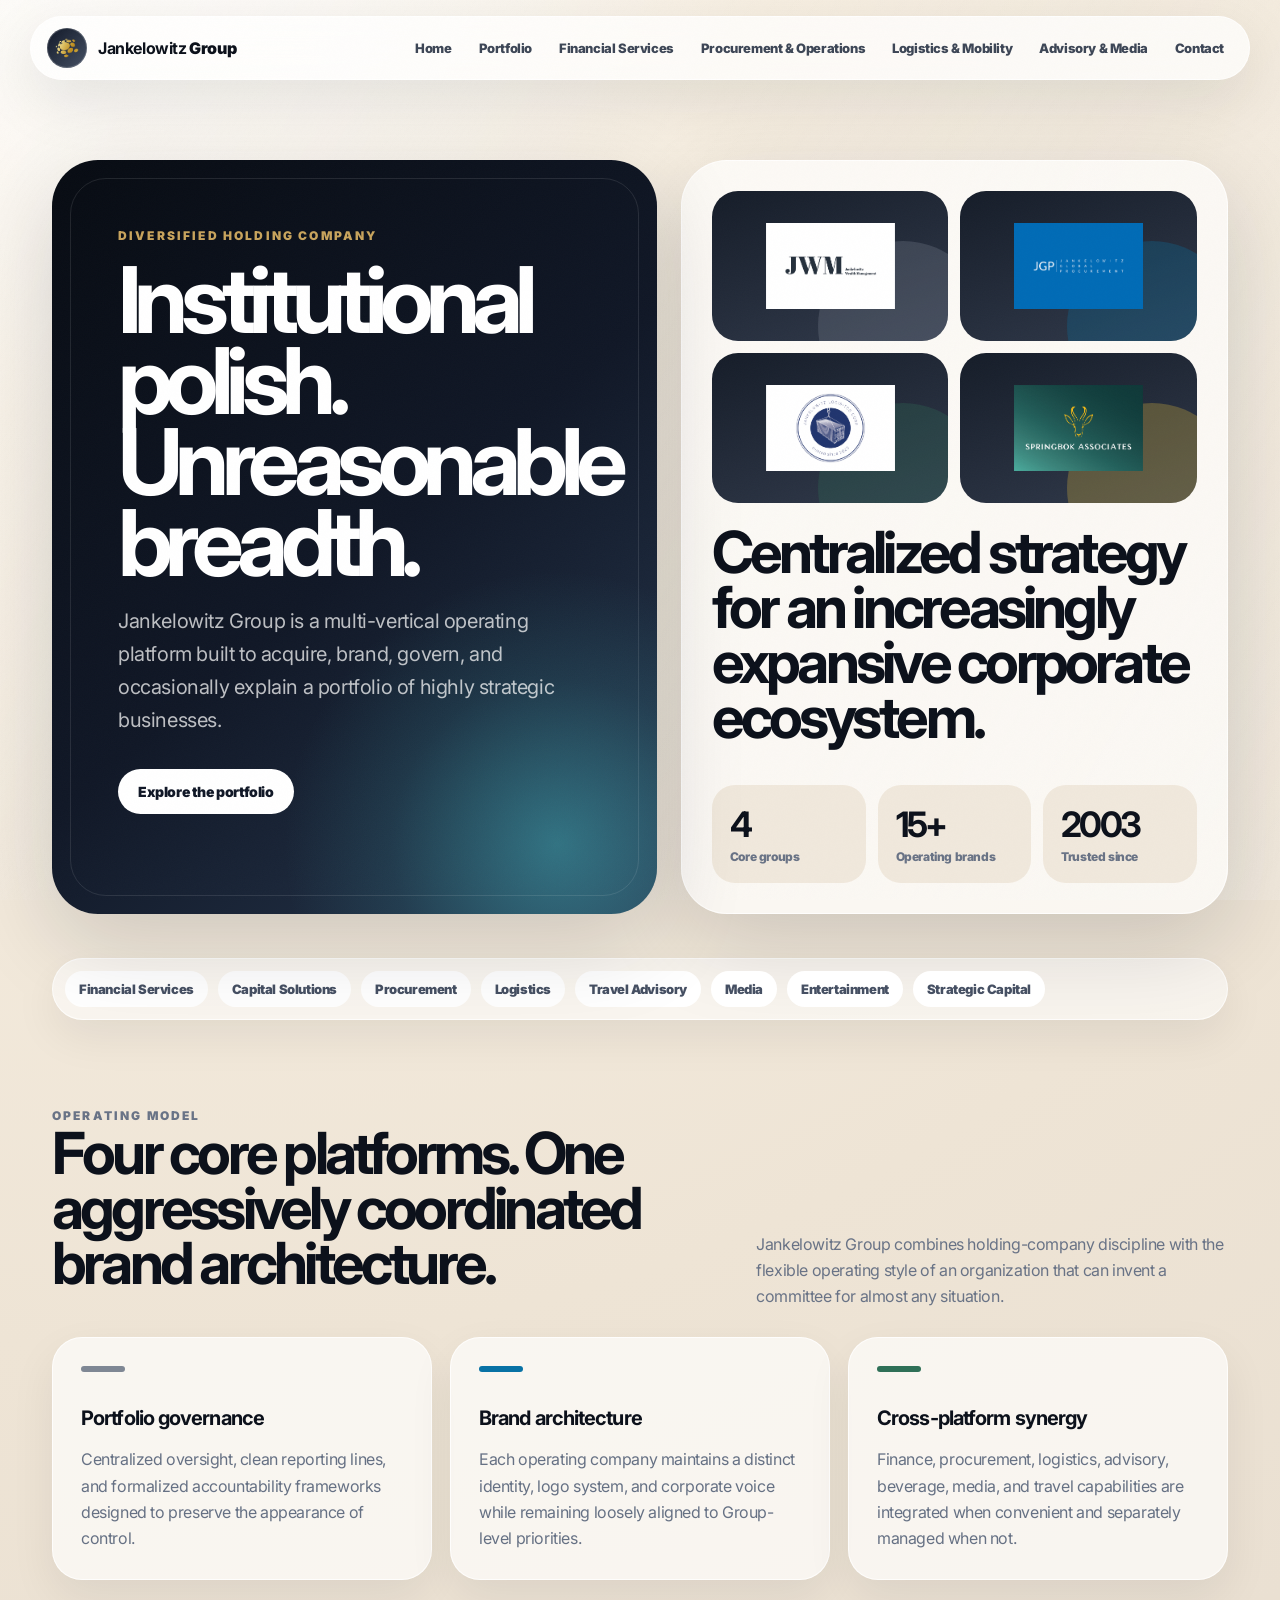
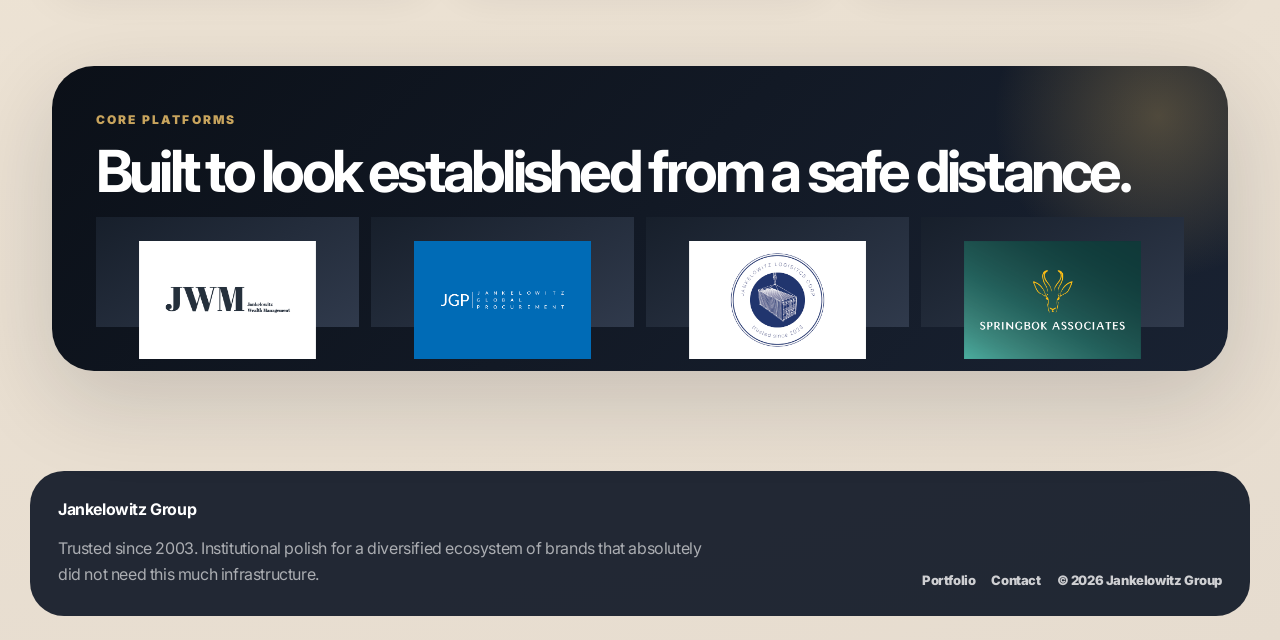
==== index.html @ af2f7cc5 "Add files via upload" ====
<!doctype html><html lang="en"><head><meta charset="UTF-8"><meta name="viewport" content="width=device-width, initial-scale=1.0"><title>Home | Jankelowitz Group</title><link rel="preconnect" href="https://fonts.googleapis.com"><link rel="preconnect" href="https://fonts.gstatic.com" crossorigin><link href="https://fonts.googleapis.com/css2?family=Inter:wght@400;500;600;700;800;900&display=swap" rel="stylesheet"><link rel="stylesheet" href="styles.css"><link rel="icon" href="assets/logos/jg-icon.png"></head><body><div class="grain"></div><header class="site-header"><a class="brand" href="index.html"><span class="brand-mark"><img src="assets/logos/jg-icon.png" alt="Jankelowitz Group icon"></span><span><b>Jankelowitz</b> Group</span></a><button class="menu" id="menu" aria-label="Toggle navigation">☰</button><nav class="nav" id="nav">
  <a href="index.html">Home</a>
  <a href="portfolio.html">Portfolio</a>
  <div class="nav-group"><a href="financial-services.html">Financial Services</a><div class="dropdown"><a href="global-banking-solutions.html">Global Banking Solutions</a><a href="jankelowitz-teller-services.html">Jankelowitz Teller Services</a><a href="janks-co.html">AJ & Co. Strategic Capital Partners</a></div></div>
  <div class="nav-group"><a href="procurement-operations.html">Procurement & Operations</a><div class="dropdown"><a href="procurement-operations.html#jgp">Jankelowitz Global Procurement</a><a href="procurement-operations.html#entertainment">Jank It Up Entertainment</a><a href="procurement-operations.html#specialty">Jankelowitz Specialty Services</a></div></div>
  <div class="nav-group"><a href="logistics-mobility.html">Logistics & Mobility</a><div class="dropdown"><a href="travel.html">Jankelowitz Travel Services</a><a href="logistics-mobility.html#moving">Adam's Moving & Trucking</a><a href="logistics-mobility.html#wilson">Wilson Center</a></div></div>
  <div class="nav-group"><a href="advisory-media.html">Advisory & Media</a><div class="dropdown"><a href="advisory-media.html#springbok">Springbok Associates</a><a href="advisory-media.html#media">Media portfolio</a></div></div>
  <a href="contact.html">Contact</a>
</nav></header><main>
<section class="hero"><div class="hero-copy"><p class="eyebrow">Diversified holding company</p><h1>Institutional polish. Unreasonable breadth.</h1><p class="lead">Jankelowitz Group is a multi-vertical operating platform built to acquire, brand, govern, and occasionally explain a portfolio of highly strategic businesses.</p><div class="cta-row"><a class="btn primary" href="portfolio.html">Explore the portfolio</a></div></div><div class="hero-panel"><div class="hero-logo-grid"><div class="logo-tile" style="--accent:#7f8794"><img class="" src="assets/logos/jwm.png" alt="Jankelowitz Wealth Management logo"></div><div class="logo-tile" style="--accent:#0872a5"><img class="" src="assets/logos/jgp.png" alt="Jankelowitz Global Procurement logo"></div><div class="logo-tile" style="--accent:#2f7057"><img class="" src="assets/logos/jlc.png" alt="Jankelowitz Logistics Corp. logo"></div><div class="logo-tile" style="--accent:#e4bd3d"><img class="" src="assets/logos/springbok.png" alt="Springbok logo"></div></div><div><h2>Centralized strategy for an increasingly expansive corporate ecosystem.</h2></div><div class="metrics"><div><strong>4</strong><span>Core groups</span></div><div><strong>15+</strong><span>Operating brands</span></div><div><strong>2003</strong><span>Trusted since</span></div></div></div></section>
<section class="strip"><span>Financial Services</span><span>Capital Solutions</span><span>Procurement</span><span>Logistics</span><span>Travel Advisory</span><span>Media</span><span>Entertainment</span><span>Strategic Capital</span></section>
<section class="section"><div class="section-head"><div><p class="eyebrow">Operating model</p><h2>Four core platforms. One aggressively coordinated brand architecture.</h2></div><p>Jankelowitz Group combines holding-company discipline with the flexible operating style of an organization that can invent a committee for almost any situation.</p></div><div class="feature-grid"><div style="--accent:#7f8794"><h3>Portfolio governance</h3><p>Centralized oversight, clean reporting lines, and formalized accountability frameworks designed to preserve the appearance of control.</p></div><div style="--accent:#0872a5"><h3>Brand architecture</h3><p>Each operating company maintains a distinct identity, logo system, and corporate voice while remaining loosely aligned to Group-level priorities.</p></div><div style="--accent:#2f7057"><h3>Cross-platform synergy</h3><p>Finance, procurement, logistics, advisory, beverage, media, and travel capabilities are integrated when convenient and separately managed when not.</p></div></div></section>
<section class="section dark-card"><p class="eyebrow">Core platforms</p><h2>Built to look established from a safe distance.</h2><div class="logo-marquee"><div class="logo-stage"><img class="" src="assets/logos/jwm.png" alt="Jankelowitz Wealth Management logo"></div><div class="logo-stage"><img class="" src="assets/logos/jgp.png" alt="Jankelowitz Global Procurement logo"></div><div class="logo-stage"><img class="" src="assets/logos/jlc.png" alt="Jankelowitz Logistics Corp. logo"></div><div class="logo-stage"><img class="" src="assets/logos/springbok.png" alt="Springbok logo"></div></div></section>
</main><footer class="footer"><div><strong>Jankelowitz Group</strong><p>Trusted since 2003. Institutional polish for a diversified ecosystem of brands that absolutely did not need this much infrastructure.</p></div><div class="footer-links"><a href="portfolio.html">Portfolio</a><a href="contact.html">Contact</a><span>© 2026 Jankelowitz Group</span></div></footer><script src="script.js"></script></body></html>
---- styles.css ----
:root{--ink:#0c111b;--muted:#697386;--line:rgba(15,23,42,.12);--paper:#f6f1e8;--paper2:#eee5d6;--dark:#0b1018;--navy:#111827;--gold:#c8a45d;--radius:30px;--shadow:0 28px 90px rgba(10,16,28,.16)}*{box-sizing:border-box}html{scroll-behavior:smooth}body{margin:0;font-family:Inter,Arial,sans-serif;color:var(--ink);background:radial-gradient(circle at 12% -10%,#fff 0,#f7efe2 24%,#eee4d5 58%,#e6dccf 100%);letter-spacing:-.025em}body:before{content:"";position:fixed;inset:0;pointer-events:none;background:linear-gradient(120deg,rgba(255,255,255,.4),transparent 40%,rgba(255,255,255,.2));z-index:-2}.grain{position:fixed;inset:0;opacity:.035;pointer-events:none;background-image:url("data:image/svg+xml,%3Csvg xmlns='http://www.w3.org/2000/svg' width='120' height='120'%3E%3Cfilter id='n'%3E%3CfeTurbulence type='fractalNoise' baseFrequency='.85' numOctaves='2'/%3E%3C/filter%3E%3Crect width='120' height='120' filter='url(%23n)' opacity='.5'/%3E%3C/svg%3E");z-index:100}a{text-decoration:none;color:inherit}img{max-width:100%;display:block}.site-header{position:sticky;top:16px;z-index:50;max-width:1220px;margin:16px auto 0;display:flex;align-items:center;justify-content:space-between;gap:20px;padding:11px 13px 11px 16px;border:1px solid rgba(255,255,255,.7);background:rgba(255,255,255,.72);backdrop-filter:blur(22px);border-radius:999px;box-shadow:0 20px 60px rgba(10,16,28,.1)}.brand{display:flex;align-items:center;gap:11px;font-weight:900;white-space:nowrap}.brand-mark{display:grid;place-items:center;width:40px;height:40px;border-radius:50%;background:linear-gradient(135deg,#111827,#455064);overflow:hidden;padding:7px;box-shadow:inset 0 0 0 1px rgba(255,255,255,.18)}.brand-mark img{width:100%;height:100%;object-fit:contain}.nav{display:flex;align-items:center;gap:3px}.nav>a,.nav-group>a{display:block;padding:11px 12px;border-radius:999px;color:#3d4656;font-weight:850;font-size:13px}.nav>a:hover,.nav-group>a:hover{background:#111827;color:#fff}.nav-group{position:relative}.dropdown{position:absolute;top:calc(100% + 12px);left:0;min-width:250px;padding:10px;border:1px solid rgba(255,255,255,.8);background:rgba(255,255,255,.88);backdrop-filter:blur(18px);box-shadow:0 24px 70px rgba(10,16,28,.18);border-radius:22px;opacity:0;visibility:hidden;transform:translateY(-6px);transition:.18s}.dropdown:before{content:"";position:absolute;left:0;right:0;top:-14px;height:14px}.nav-group:hover .dropdown{opacity:1;visibility:visible;transform:translateY(0)}.dropdown a{display:block;padding:11px 13px;border-radius:14px;color:#394253;font-weight:800;font-size:13px}.dropdown a:hover{background:#111827;color:#fff}.menu{display:none;border:0;background:#111827;color:white;width:40px;height:40px;border-radius:50%;font-size:18px}main{max-width:1220px;margin:0 auto;padding:36px 22px 100px}.hero{display:grid;grid-template-columns:1.05fr .95fr;gap:24px;align-items:stretch;min-height:690px;padding:44px 0}.hero-copy{position:relative;overflow:hidden;border-radius:46px;padding:66px;background:linear-gradient(140deg,#080c13 0%,#111827 52%,#27384f 100%);color:white;box-shadow:var(--shadow)}.hero-copy:before{content:"";position:absolute;width:560px;height:560px;border-radius:50%;right:-180px;bottom:-210px;background:radial-gradient(circle,rgba(72,201,210,.44),rgba(72,201,210,.11) 42%,transparent 69%)}.hero-copy:after{content:"";position:absolute;inset:18px;border:1px solid rgba(255,255,255,.1);border-radius:36px}.hero-copy>*{position:relative;z-index:1}.eyebrow{margin:0 0 14px;text-transform:uppercase;letter-spacing:.18em;font-size:12px;font-weight:950;color:var(--gold)}h1{font-size:clamp(48px,7.6vw,92px);letter-spacing:-.082em;line-height:.88;margin:0 0 22px}h2{font-size:clamp(34px,4.7vw,58px);letter-spacing:-.065em;line-height:.95;margin:0 0 18px}h3{margin:0 0 8px;font-size:20px;letter-spacing:-.045em}p{line-height:1.64}.lead{font-size:20px;max-width:720px;color:rgba(255,255,255,.72)}.mutedlead{color:#5d6877}.cta-row{display:flex;gap:12px;flex-wrap:wrap;margin-top:32px}.btn{display:inline-flex;align-items:center;justify-content:center;padding:14px 20px;border-radius:999px;font-size:14px;font-weight:950}.btn.primary{background:#fff;color:#111827}.btn.dark{background:#111827;color:#fff}.btn.ghost{border:1px solid rgba(255,255,255,.26);color:white}.hero-panel{display:flex;flex-direction:column;justify-content:space-between;gap:22px;border-radius:46px;padding:30px;background:rgba(255,255,255,.66);border:1px solid rgba(255,255,255,.75);box-shadow:var(--shadow);overflow:hidden}.hero-logo-grid{display:grid;grid-template-columns:1fr 1fr;gap:12px}.logo-tile{display:grid;place-items:center;min-height:150px;border-radius:26px;background:linear-gradient(160deg,#161d29,#313a4b);padding:20px;position:relative;overflow:hidden}.logo-tile:before{content:"";position:absolute;inset:auto -40px -70px auto;width:170px;height:170px;border-radius:50%;background:var(--accent);opacity:.28}.logo-tile img{position:relative;max-height:86px;object-fit:contain}.ticker{display:flex;gap:8px;flex-wrap:wrap}.ticker span{font-size:12px;font-weight:950;background:#111827;color:white;border-radius:999px;padding:9px 12px}.metrics{display:grid;grid-template-columns:repeat(3,1fr);gap:12px}.metrics div{border-radius:23px;background:#f0e8dc;padding:18px}.metrics strong{display:block;font-size:35px;letter-spacing:-.08em}.metrics span{font-size:12px;font-weight:850;color:#697386}.section{padding:86px 0}.section-head{display:flex;align-items:end;justify-content:space-between;gap:30px;margin-bottom:28px}.section-head p{max-width:520px;color:var(--muted);margin:0}.strip{display:flex;gap:10px;overflow:auto;border:1px solid rgba(255,255,255,.75);background:rgba(255,255,255,.58);box-shadow:0 16px 45px rgba(10,16,28,.07);border-radius:999px;padding:12px}.strip span{white-space:nowrap;font-size:13px;font-weight:950;color:#465063;background:#fff;border-radius:999px;padding:10px 14px}.feature-grid{display:grid;grid-template-columns:repeat(3,1fr);gap:18px}.feature-grid>div{position:relative;overflow:hidden;background:rgba(255,255,255,.66);border:1px solid rgba(255,255,255,.75);border-radius:30px;padding:28px;box-shadow:0 18px 46px rgba(10,16,28,.07)}.feature-grid>div:before{content:"";display:block;width:44px;height:6px;background:var(--accent,#c8a45d);border-radius:99px;margin-bottom:34px}.feature-grid p,.company-body p,.case-card p,.division-card p,.mini-company p{color:#667184;margin-bottom:0}.dark-card{position:relative;overflow:hidden;background:linear-gradient(135deg,#0b1018,#192232);color:white;border-radius:42px;padding:44px;box-shadow:var(--shadow)}.dark-card:before{content:"";position:absolute;right:-100px;top:-120px;width:340px;height:340px;border-radius:50%;background:radial-gradient(circle,rgba(200,164,93,.32),transparent 68%)}.dark-card>*{position:relative}.logo-marquee{display:grid;grid-template-columns:repeat(4,1fr);gap:12px}.logo-marquee .logo-stage{height:110px}.page-hero{padding:82px 0 44px;text-align:center}.page-hero h1{max-width:940px;margin-left:auto;margin-right:auto}.page-hero .lead{margin-left:auto;margin-right:auto;color:#5d6877}.profile-hero{display:grid;grid-template-columns:1.1fr .9fr;gap:28px;align-items:center;padding:82px 0 48px}.profile-copy{min-width:0}.profile-logo{position:relative;display:grid;place-items:center;min-height:360px;border-radius:44px;padding:40px;background:linear-gradient(145deg,#151c28,#313a4b);box-shadow:var(--shadow);overflow:hidden}.profile-logo:before{content:"";position:absolute;right:-90px;bottom:-130px;width:360px;height:360px;border-radius:50%;background:var(--accent);opacity:.26}.profile-logo:after{content:"";position:absolute;inset:18px;border:1px solid rgba(255,255,255,.11);border-radius:32px}.profile-logo img{position:relative;z-index:1;max-height:220px;object-fit:contain}.monogram-orb{display:grid;place-items:center;height:360px;border-radius:44px;background:linear-gradient(145deg,#111827,#334155);color:white;font-size:86px;font-weight:950;box-shadow:var(--shadow)}.pill-row{display:flex;gap:10px;flex-wrap:wrap;margin:25px 0}.pill-row span{background:rgba(255,255,255,.7);border:1px solid rgba(255,255,255,.85);border-radius:999px;padding:10px 13px;font-size:12px;font-weight:950;color:#485164}.breadcrumbs{font-size:13px;font-weight:850;color:#6b7280;margin-bottom:18px}.breadcrumbs a{color:#111827}.division-grid{display:grid;grid-template-columns:repeat(2,1fr);gap:20px}.division-card{position:relative;overflow:hidden;min-height:310px;padding:34px;border-radius:36px;background:rgba(255,255,255,.68);box-shadow:var(--shadow);border:1px solid rgba(255,255,255,.75);transition:.22s transform,.22s box-shadow}.division-card:hover{transform:translateY(-5px);box-shadow:0 38px 90px rgba(10,16,28,.18)}.division-card:before{content:"";position:absolute;right:-80px;top:-85px;width:260px;height:260px;border-radius:50%;background:var(--accent);opacity:.24}.division-card .bar{display:block;width:56px;height:7px;background:var(--accent);border-radius:999px;margin-bottom:62px}.division-card h2{font-size:39px}.division-card a{display:inline-block;margin-top:22px;border-bottom:2px solid var(--accent);font-weight:950}.company-grid{display:grid;grid-template-columns:repeat(3,1fr);gap:18px}.company-card{position:relative;overflow:hidden;display:flex;flex-direction:column;min-height:372px;border-radius:32px;background:rgba(255,255,255,.76);border:1px solid rgba(255,255,255,.82);box-shadow:0 22px 58px rgba(10,16,28,.09);transition:.22s transform,.22s box-shadow}.company-card:hover{transform:translateY(-4px);box-shadow:0 32px 76px rgba(10,16,28,.15)}.company-card:before{content:"";position:absolute;left:0;right:0;top:0;height:7px;background:var(--accent)}.logo-stage{display:grid;place-items:center;height:178px;background:linear-gradient(150deg,#171f2b,#303a4c);padding:24px}.logo-stage.dark-logo{background:#f8f6ef}.logo-stage img{max-height:118px;object-fit:contain}.company-body{padding:25px;position:relative;z-index:1}.company-body span{display:block;text-transform:uppercase;letter-spacing:.14em;color:#8a7242;font-size:11px;font-weight:950;margin-bottom:10px}.company-body b{display:inline-block;margin-top:17px}.subdivision{padding:34px;border-radius:38px;background:rgba(255,255,255,.56);border:1px solid rgba(255,255,255,.72);box-shadow:0 18px 50px rgba(10,16,28,.07);margin-bottom:24px}.subdivision h2{font-size:38px}.company-list{display:grid;grid-template-columns:repeat(2,1fr);gap:16px}.mini-company{display:flex;gap:16px;align-items:center;min-height:142px;padding:18px;border-radius:26px;background:rgba(255,255,255,.72);border:1px solid rgba(255,255,255,.82);box-shadow:0 15px 38px rgba(10,16,28,.07);transition:.18s transform}.mini-company:hover{transform:translateY(-3px)}.mini-logo{display:grid;place-items:center;flex:0 0 128px;height:100px;border-radius:20px;background:linear-gradient(145deg,#17202c,#30394b);padding:12px}.mini-logo.dark-logo{background:#f8f6ef}.mini-logo img{max-height:74px;object-fit:contain}.case-grid{display:grid;grid-template-columns:repeat(3,1fr);gap:18px}.case-card{position:relative;overflow:hidden;min-height:265px;border-radius:32px;padding:26px;background:#101723;color:white;box-shadow:0 22px 60px rgba(10,16,28,.16)}.case-card:before{content:"";position:absolute;right:-70px;bottom:-90px;width:220px;height:220px;border-radius:50%;background:var(--accent);opacity:.25}.case-card>*{position:relative}.case-card span{font-size:12px;text-transform:uppercase;letter-spacing:.13em;color:#c8a45d;font-weight:950}.case-card p{color:rgba(255,255,255,.72)}.transaction-table{background:rgba(255,255,255,.7);border:1px solid rgba(255,255,255,.8);border-radius:32px;overflow:hidden;box-shadow:0 18px 50px rgba(10,16,28,.08)}.transaction-row{display:grid;grid-template-columns:1.1fr 1.4fr .9fr;gap:18px;padding:20px 24px;border-bottom:1px solid var(--line);align-items:center}.transaction-row:last-child{border-bottom:0}.transaction-row strong{font-size:16px}.transaction-row span{font-size:13px;color:#6b7280;font-weight:850}.spotlight{position:relative;overflow:hidden;background:linear-gradient(135deg,#0d1420,#1f2a3b);color:#fff;border-radius:42px;padding:42px;box-shadow:var(--shadow);margin:28px 0}.spotlight:before{content:"";position:absolute;right:-120px;top:-140px;width:360px;height:360px;border-radius:50%;background:var(--accent,#c8a45d);opacity:.22}.spotlight>*{position:relative}.spotlight p{color:rgba(255,255,255,.74);max-width:820px}.tag-cloud{display:flex;gap:12px;flex-wrap:wrap}.tag-cloud span{background:rgba(255,255,255,.72);border:1px solid rgba(255,255,255,.82);border-radius:999px;padding:12px 16px;font-weight:950;color:#4b5565}.contact-card{display:grid;grid-template-columns:1fr 1fr;gap:22px}.contact-card>div{padding:30px;border-radius:32px;background:rgba(255,255,255,.72);border:1px solid rgba(255,255,255,.8);box-shadow:0 18px 48px rgba(10,16,28,.08)}.footer{max-width:1220px;margin:0 auto 24px;display:flex;justify-content:space-between;gap:24px;padding:28px;border-radius:34px;background:rgba(17,24,39,.92);color:#fff}.footer p{color:rgba(255,255,255,.62);max-width:650px;margin-bottom:0}.footer-links{display:flex;gap:16px;align-items:end;flex-wrap:wrap;color:rgba(255,255,255,.78);font-size:13px;font-weight:850}.light-section{background:rgba(255,255,255,.46);border:1px solid rgba(255,255,255,.72);border-radius:42px;padding:38px;box-shadow:0 18px 50px rgba(10,16,28,.07)}@media(max-width:980px){.site-header{border-radius:28px;align-items:flex-start}.menu{display:block}.nav{display:none;position:absolute;left:14px;right:14px;top:64px;flex-direction:column;padding:12px;border-radius:22px;background:rgba(255,255,255,.95);box-shadow:0 24px 70px rgba(10,16,28,.2)}.nav.open{display:flex}.nav-group:hover .dropdown{position:static;opacity:1;visibility:visible;transform:none;box-shadow:none;background:transparent;border:0;padding:0;margin-left:12px}.dropdown{display:none}.nav-group:hover .dropdown,.nav.open .dropdown{display:block}.hero,.profile-hero,.contact-card{grid-template-columns:1fr}.company-grid,.feature-grid,.case-grid{grid-template-columns:1fr}.division-grid,.company-list{grid-template-columns:1fr}.logo-marquee{grid-template-columns:repeat(2,1fr)}h1{font-size:52px}.hero-copy{padding:42px}.transaction-row{grid-template-columns:1fr}.footer{flex-direction:column}.site-header{margin-left:14px;margin-right:14px}}@media(max-width:620px){main{padding-left:16px;padding-right:16px}.hero-copy,.hero-panel,.profile-logo,.spotlight{border-radius:30px}.metrics{grid-template-columns:1fr}.hero-logo-grid{grid-template-columns:1fr}.mini-company{align-items:flex-start;flex-direction:column}.mini-logo{width:100%}.section-head{display:block}.logo-marquee{grid-template-columns:1fr}}
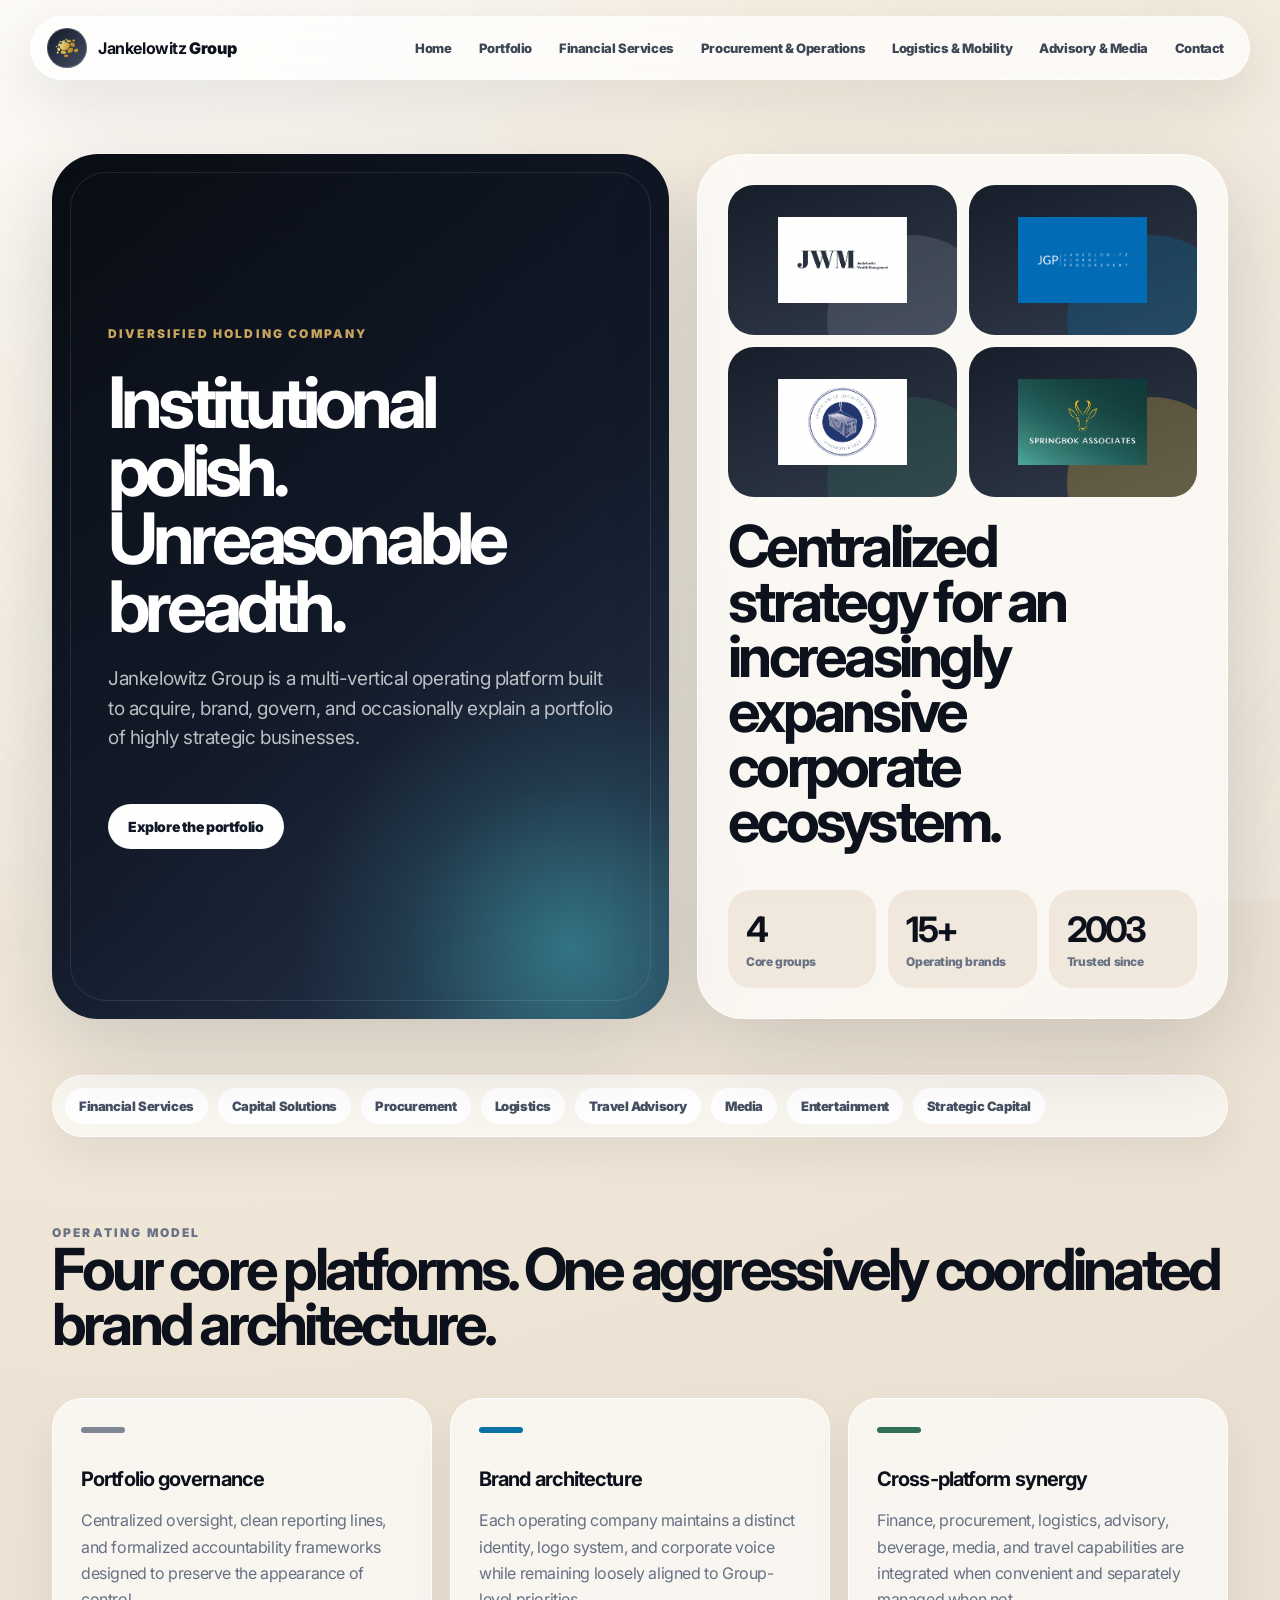
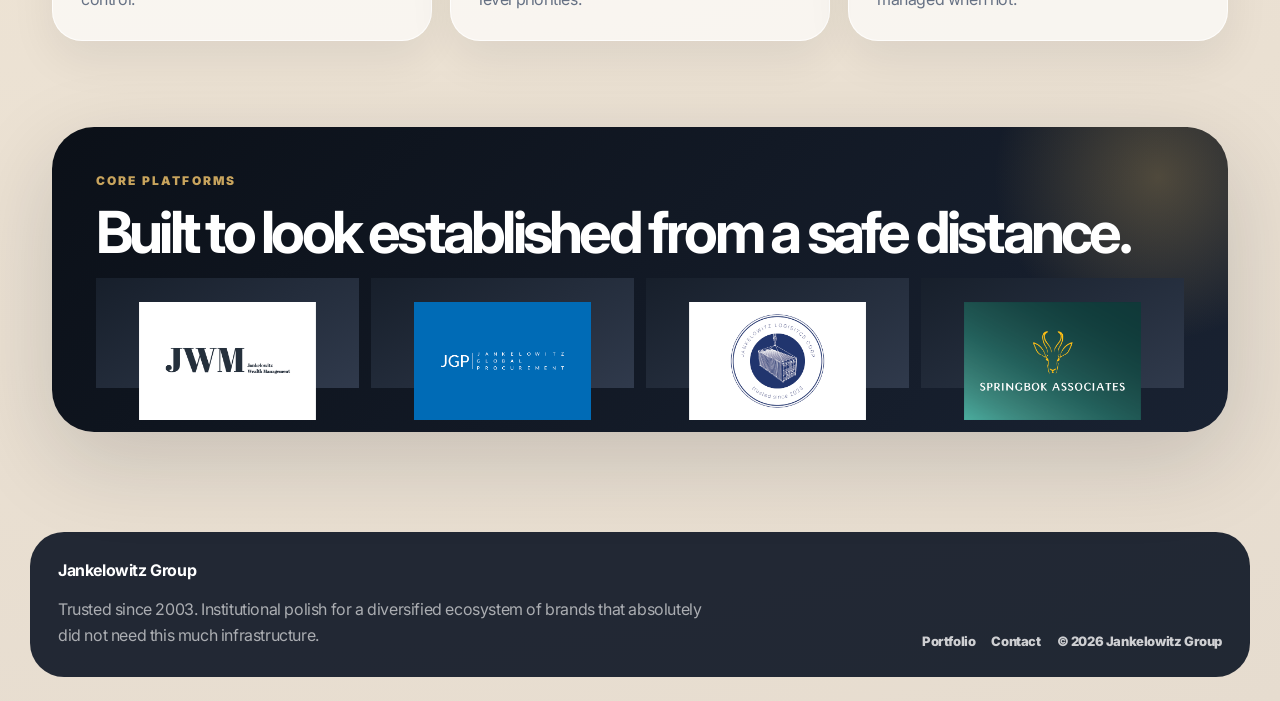
==== commit 92332e99: "Update index.html" ====
--- a/index.html
+++ b/index.html
@@ -9,6 +9,6 @@
 </nav></header><main>
 <section class="hero"><div class="hero-copy"><p class="eyebrow">Diversified holding company</p><h1>Institutional polish. Unreasonable breadth.</h1><p class="lead">Jankelowitz Group is a multi-vertical operating platform built to acquire, brand, govern, and occasionally explain a portfolio of highly strategic businesses.</p><div class="cta-row"><a class="btn primary" href="portfolio.html">Explore the portfolio</a></div></div><div class="hero-panel"><div class="hero-logo-grid"><div class="logo-tile" style="--accent:#7f8794"><img class="" src="assets/logos/jwm.png" alt="Jankelowitz Wealth Management logo"></div><div class="logo-tile" style="--accent:#0872a5"><img class="" src="assets/logos/jgp.png" alt="Jankelowitz Global Procurement logo"></div><div class="logo-tile" style="--accent:#2f7057"><img class="" src="assets/logos/jlc.png" alt="Jankelowitz Logistics Corp. logo"></div><div class="logo-tile" style="--accent:#e4bd3d"><img class="" src="assets/logos/springbok.png" alt="Springbok logo"></div></div><div><h2>Centralized strategy for an increasingly expansive corporate ecosystem.</h2></div><div class="metrics"><div><strong>4</strong><span>Core groups</span></div><div><strong>15+</strong><span>Operating brands</span></div><div><strong>2003</strong><span>Trusted since</span></div></div></div></section>
 <section class="strip"><span>Financial Services</span><span>Capital Solutions</span><span>Procurement</span><span>Logistics</span><span>Travel Advisory</span><span>Media</span><span>Entertainment</span><span>Strategic Capital</span></section>
-<section class="section"><div class="section-head"><div><p class="eyebrow">Operating model</p><h2>Four core platforms. One aggressively coordinated brand architecture.</h2></div><p>Jankelowitz Group combines holding-company discipline with the flexible operating style of an organization that can invent a committee for almost any situation.</p></div><div class="feature-grid"><div style="--accent:#7f8794"><h3>Portfolio governance</h3><p>Centralized oversight, clean reporting lines, and formalized accountability frameworks designed to preserve the appearance of control.</p></div><div style="--accent:#0872a5"><h3>Brand architecture</h3><p>Each operating company maintains a distinct identity, logo system, and corporate voice while remaining loosely aligned to Group-level priorities.</p></div><div style="--accent:#2f7057"><h3>Cross-platform synergy</h3><p>Finance, procurement, logistics, advisory, beverage, media, and travel capabilities are integrated when convenient and separately managed when not.</p></div></div></section>
+<section class="section"><div class="section-head"><div><p class="eyebrow">Operating model</p><h2>Four core platforms. One aggressively coordinated brand architecture.</h2></div></div><div class="feature-grid"><div style="--accent:#7f8794"><h3>Portfolio governance</h3><p>Centralized oversight, clean reporting lines, and formalized accountability frameworks designed to preserve the appearance of control.</p></div><div style="--accent:#0872a5"><h3>Brand architecture</h3><p>Each operating company maintains a distinct identity, logo system, and corporate voice while remaining loosely aligned to Group-level priorities.</p></div><div style="--accent:#2f7057"><h3>Cross-platform synergy</h3><p>Finance, procurement, logistics, advisory, beverage, media, and travel capabilities are integrated when convenient and separately managed when not.</p></div></div></section>
 <section class="section dark-card"><p class="eyebrow">Core platforms</p><h2>Built to look established from a safe distance.</h2><div class="logo-marquee"><div class="logo-stage"><img class="" src="assets/logos/jwm.png" alt="Jankelowitz Wealth Management logo"></div><div class="logo-stage"><img class="" src="assets/logos/jgp.png" alt="Jankelowitz Global Procurement logo"></div><div class="logo-stage"><img class="" src="assets/logos/jlc.png" alt="Jankelowitz Logistics Corp. logo"></div><div class="logo-stage"><img class="" src="assets/logos/springbok.png" alt="Springbok logo"></div></div></section>
-</main><footer class="footer"><div><strong>Jankelowitz Group</strong><p>Trusted since 2003. Institutional polish for a diversified ecosystem of brands that absolutely did not need this much infrastructure.</p></div><div class="footer-links"><a href="portfolio.html">Portfolio</a><a href="contact.html">Contact</a><span>© 2026 Jankelowitz Group</span></div></footer><script src="script.js"></script></body></html>+</main><footer class="footer"><div><strong>Jankelowitz Group</strong><p>Trusted since 2003. Institutional polish for a diversified ecosystem of brands that absolutely did not need this much infrastructure.</p></div><div class="footer-links"><a href="portfolio.html">Portfolio</a><a href="contact.html">Contact</a><span>© 2026 Jankelowitz Group</span></div></footer><script src="script.js"></script></body></html>
--- a/styles.css
+++ b/styles.css
@@ -1,2 +1,71 @@
 
 :root{--ink:#0c111b;--muted:#697386;--line:rgba(15,23,42,.12);--paper:#f6f1e8;--paper2:#eee5d6;--dark:#0b1018;--navy:#111827;--gold:#c8a45d;--radius:30px;--shadow:0 28px 90px rgba(10,16,28,.16)}*{box-sizing:border-box}html{scroll-behavior:smooth}body{margin:0;font-family:Inter,Arial,sans-serif;color:var(--ink);background:radial-gradient(circle at 12% -10%,#fff 0,#f7efe2 24%,#eee4d5 58%,#e6dccf 100%);letter-spacing:-.025em}body:before{content:"";position:fixed;inset:0;pointer-events:none;background:linear-gradient(120deg,rgba(255,255,255,.4),transparent 40%,rgba(255,255,255,.2));z-index:-2}.grain{position:fixed;inset:0;opacity:.035;pointer-events:none;background-image:url("data:image/svg+xml,%3Csvg xmlns='http://www.w3.org/2000/svg' width='120' height='120'%3E%3Cfilter id='n'%3E%3CfeTurbulence type='fractalNoise' baseFrequency='.85' numOctaves='2'/%3E%3C/filter%3E%3Crect width='120' height='120' filter='url(%23n)' opacity='.5'/%3E%3C/svg%3E");z-index:100}a{text-decoration:none;color:inherit}img{max-width:100%;display:block}.site-header{position:sticky;top:16px;z-index:50;max-width:1220px;margin:16px auto 0;display:flex;align-items:center;justify-content:space-between;gap:20px;padding:11px 13px 11px 16px;border:1px solid rgba(255,255,255,.7);background:rgba(255,255,255,.72);backdrop-filter:blur(22px);border-radius:999px;box-shadow:0 20px 60px rgba(10,16,28,.1)}.brand{display:flex;align-items:center;gap:11px;font-weight:900;white-space:nowrap}.brand-mark{display:grid;place-items:center;width:40px;height:40px;border-radius:50%;background:linear-gradient(135deg,#111827,#455064);overflow:hidden;padding:7px;box-shadow:inset 0 0 0 1px rgba(255,255,255,.18)}.brand-mark img{width:100%;height:100%;object-fit:contain}.nav{display:flex;align-items:center;gap:3px}.nav>a,.nav-group>a{display:block;padding:11px 12px;border-radius:999px;color:#3d4656;font-weight:850;font-size:13px}.nav>a:hover,.nav-group>a:hover{background:#111827;color:#fff}.nav-group{position:relative}.dropdown{position:absolute;top:calc(100% + 12px);left:0;min-width:250px;padding:10px;border:1px solid rgba(255,255,255,.8);background:rgba(255,255,255,.88);backdrop-filter:blur(18px);box-shadow:0 24px 70px rgba(10,16,28,.18);border-radius:22px;opacity:0;visibility:hidden;transform:translateY(-6px);transition:.18s}.dropdown:before{content:"";position:absolute;left:0;right:0;top:-14px;height:14px}.nav-group:hover .dropdown{opacity:1;visibility:visible;transform:translateY(0)}.dropdown a{display:block;padding:11px 13px;border-radius:14px;color:#394253;font-weight:800;font-size:13px}.dropdown a:hover{background:#111827;color:#fff}.menu{display:none;border:0;background:#111827;color:white;width:40px;height:40px;border-radius:50%;font-size:18px}main{max-width:1220px;margin:0 auto;padding:36px 22px 100px}.hero{display:grid;grid-template-columns:1.05fr .95fr;gap:24px;align-items:stretch;min-height:690px;padding:44px 0}.hero-copy{position:relative;overflow:hidden;border-radius:46px;padding:66px;background:linear-gradient(140deg,#080c13 0%,#111827 52%,#27384f 100%);color:white;box-shadow:var(--shadow)}.hero-copy:before{content:"";position:absolute;width:560px;height:560px;border-radius:50%;right:-180px;bottom:-210px;background:radial-gradient(circle,rgba(72,201,210,.44),rgba(72,201,210,.11) 42%,transparent 69%)}.hero-copy:after{content:"";position:absolute;inset:18px;border:1px solid rgba(255,255,255,.1);border-radius:36px}.hero-copy>*{position:relative;z-index:1}.eyebrow{margin:0 0 14px;text-transform:uppercase;letter-spacing:.18em;font-size:12px;font-weight:950;color:var(--gold)}h1{font-size:clamp(48px,7.6vw,92px);letter-spacing:-.082em;line-height:.88;margin:0 0 22px}h2{font-size:clamp(34px,4.7vw,58px);letter-spacing:-.065em;line-height:.95;margin:0 0 18px}h3{margin:0 0 8px;font-size:20px;letter-spacing:-.045em}p{line-height:1.64}.lead{font-size:20px;max-width:720px;color:rgba(255,255,255,.72)}.mutedlead{color:#5d6877}.cta-row{display:flex;gap:12px;flex-wrap:wrap;margin-top:32px}.btn{display:inline-flex;align-items:center;justify-content:center;padding:14px 20px;border-radius:999px;font-size:14px;font-weight:950}.btn.primary{background:#fff;color:#111827}.btn.dark{background:#111827;color:#fff}.btn.ghost{border:1px solid rgba(255,255,255,.26);color:white}.hero-panel{display:flex;flex-direction:column;justify-content:space-between;gap:22px;border-radius:46px;padding:30px;background:rgba(255,255,255,.66);border:1px solid rgba(255,255,255,.75);box-shadow:var(--shadow);overflow:hidden}.hero-logo-grid{display:grid;grid-template-columns:1fr 1fr;gap:12px}.logo-tile{display:grid;place-items:center;min-height:150px;border-radius:26px;background:linear-gradient(160deg,#161d29,#313a4b);padding:20px;position:relative;overflow:hidden}.logo-tile:before{content:"";position:absolute;inset:auto -40px -70px auto;width:170px;height:170px;border-radius:50%;background:var(--accent);opacity:.28}.logo-tile img{position:relative;max-height:86px;object-fit:contain}.ticker{display:flex;gap:8px;flex-wrap:wrap}.ticker span{font-size:12px;font-weight:950;background:#111827;color:white;border-radius:999px;padding:9px 12px}.metrics{display:grid;grid-template-columns:repeat(3,1fr);gap:12px}.metrics div{border-radius:23px;background:#f0e8dc;padding:18px}.metrics strong{display:block;font-size:35px;letter-spacing:-.08em}.metrics span{font-size:12px;font-weight:850;color:#697386}.section{padding:86px 0}.section-head{display:flex;align-items:end;justify-content:space-between;gap:30px;margin-bottom:28px}.section-head p{max-width:520px;color:var(--muted);margin:0}.strip{display:flex;gap:10px;overflow:auto;border:1px solid rgba(255,255,255,.75);background:rgba(255,255,255,.58);box-shadow:0 16px 45px rgba(10,16,28,.07);border-radius:999px;padding:12px}.strip span{white-space:nowrap;font-size:13px;font-weight:950;color:#465063;background:#fff;border-radius:999px;padding:10px 14px}.feature-grid{display:grid;grid-template-columns:repeat(3,1fr);gap:18px}.feature-grid>div{position:relative;overflow:hidden;background:rgba(255,255,255,.66);border:1px solid rgba(255,255,255,.75);border-radius:30px;padding:28px;box-shadow:0 18px 46px rgba(10,16,28,.07)}.feature-grid>div:before{content:"";display:block;width:44px;height:6px;background:var(--accent,#c8a45d);border-radius:99px;margin-bottom:34px}.feature-grid p,.company-body p,.case-card p,.division-card p,.mini-company p{color:#667184;margin-bottom:0}.dark-card{position:relative;overflow:hidden;background:linear-gradient(135deg,#0b1018,#192232);color:white;border-radius:42px;padding:44px;box-shadow:var(--shadow)}.dark-card:before{content:"";position:absolute;right:-100px;top:-120px;width:340px;height:340px;border-radius:50%;background:radial-gradient(circle,rgba(200,164,93,.32),transparent 68%)}.dark-card>*{position:relative}.logo-marquee{display:grid;grid-template-columns:repeat(4,1fr);gap:12px}.logo-marquee .logo-stage{height:110px}.page-hero{padding:82px 0 44px;text-align:center}.page-hero h1{max-width:940px;margin-left:auto;margin-right:auto}.page-hero .lead{margin-left:auto;margin-right:auto;color:#5d6877}.profile-hero{display:grid;grid-template-columns:1.1fr .9fr;gap:28px;align-items:center;padding:82px 0 48px}.profile-copy{min-width:0}.profile-logo{position:relative;display:grid;place-items:center;min-height:360px;border-radius:44px;padding:40px;background:linear-gradient(145deg,#151c28,#313a4b);box-shadow:var(--shadow);overflow:hidden}.profile-logo:before{content:"";position:absolute;right:-90px;bottom:-130px;width:360px;height:360px;border-radius:50%;background:var(--accent);opacity:.26}.profile-logo:after{content:"";position:absolute;inset:18px;border:1px solid rgba(255,255,255,.11);border-radius:32px}.profile-logo img{position:relative;z-index:1;max-height:220px;object-fit:contain}.monogram-orb{display:grid;place-items:center;height:360px;border-radius:44px;background:linear-gradient(145deg,#111827,#334155);color:white;font-size:86px;font-weight:950;box-shadow:var(--shadow)}.pill-row{display:flex;gap:10px;flex-wrap:wrap;margin:25px 0}.pill-row span{background:rgba(255,255,255,.7);border:1px solid rgba(255,255,255,.85);border-radius:999px;padding:10px 13px;font-size:12px;font-weight:950;color:#485164}.breadcrumbs{font-size:13px;font-weight:850;color:#6b7280;margin-bottom:18px}.breadcrumbs a{color:#111827}.division-grid{display:grid;grid-template-columns:repeat(2,1fr);gap:20px}.division-card{position:relative;overflow:hidden;min-height:310px;padding:34px;border-radius:36px;background:rgba(255,255,255,.68);box-shadow:var(--shadow);border:1px solid rgba(255,255,255,.75);transition:.22s transform,.22s box-shadow}.division-card:hover{transform:translateY(-5px);box-shadow:0 38px 90px rgba(10,16,28,.18)}.division-card:before{content:"";position:absolute;right:-80px;top:-85px;width:260px;height:260px;border-radius:50%;background:var(--accent);opacity:.24}.division-card .bar{display:block;width:56px;height:7px;background:var(--accent);border-radius:999px;margin-bottom:62px}.division-card h2{font-size:39px}.division-card a{display:inline-block;margin-top:22px;border-bottom:2px solid var(--accent);font-weight:950}.company-grid{display:grid;grid-template-columns:repeat(3,1fr);gap:18px}.company-card{position:relative;overflow:hidden;display:flex;flex-direction:column;min-height:372px;border-radius:32px;background:rgba(255,255,255,.76);border:1px solid rgba(255,255,255,.82);box-shadow:0 22px 58px rgba(10,16,28,.09);transition:.22s transform,.22s box-shadow}.company-card:hover{transform:translateY(-4px);box-shadow:0 32px 76px rgba(10,16,28,.15)}.company-card:before{content:"";position:absolute;left:0;right:0;top:0;height:7px;background:var(--accent)}.logo-stage{display:grid;place-items:center;height:178px;background:linear-gradient(150deg,#171f2b,#303a4c);padding:24px}.logo-stage.dark-logo{background:#f8f6ef}.logo-stage img{max-height:118px;object-fit:contain}.company-body{padding:25px;position:relative;z-index:1}.company-body span{display:block;text-transform:uppercase;letter-spacing:.14em;color:#8a7242;font-size:11px;font-weight:950;margin-bottom:10px}.company-body b{display:inline-block;margin-top:17px}.subdivision{padding:34px;border-radius:38px;background:rgba(255,255,255,.56);border:1px solid rgba(255,255,255,.72);box-shadow:0 18px 50px rgba(10,16,28,.07);margin-bottom:24px}.subdivision h2{font-size:38px}.company-list{display:grid;grid-template-columns:repeat(2,1fr);gap:16px}.mini-company{display:flex;gap:16px;align-items:center;min-height:142px;padding:18px;border-radius:26px;background:rgba(255,255,255,.72);border:1px solid rgba(255,255,255,.82);box-shadow:0 15px 38px rgba(10,16,28,.07);transition:.18s transform}.mini-company:hover{transform:translateY(-3px)}.mini-logo{display:grid;place-items:center;flex:0 0 128px;height:100px;border-radius:20px;background:linear-gradient(145deg,#17202c,#30394b);padding:12px}.mini-logo.dark-logo{background:#f8f6ef}.mini-logo img{max-height:74px;object-fit:contain}.case-grid{display:grid;grid-template-columns:repeat(3,1fr);gap:18px}.case-card{position:relative;overflow:hidden;min-height:265px;border-radius:32px;padding:26px;background:#101723;color:white;box-shadow:0 22px 60px rgba(10,16,28,.16)}.case-card:before{content:"";position:absolute;right:-70px;bottom:-90px;width:220px;height:220px;border-radius:50%;background:var(--accent);opacity:.25}.case-card>*{position:relative}.case-card span{font-size:12px;text-transform:uppercase;letter-spacing:.13em;color:#c8a45d;font-weight:950}.case-card p{color:rgba(255,255,255,.72)}.transaction-table{background:rgba(255,255,255,.7);border:1px solid rgba(255,255,255,.8);border-radius:32px;overflow:hidden;box-shadow:0 18px 50px rgba(10,16,28,.08)}.transaction-row{display:grid;grid-template-columns:1.1fr 1.4fr .9fr;gap:18px;padding:20px 24px;border-bottom:1px solid var(--line);align-items:center}.transaction-row:last-child{border-bottom:0}.transaction-row strong{font-size:16px}.transaction-row span{font-size:13px;color:#6b7280;font-weight:850}.spotlight{position:relative;overflow:hidden;background:linear-gradient(135deg,#0d1420,#1f2a3b);color:#fff;border-radius:42px;padding:42px;box-shadow:var(--shadow);margin:28px 0}.spotlight:before{content:"";position:absolute;right:-120px;top:-140px;width:360px;height:360px;border-radius:50%;background:var(--accent,#c8a45d);opacity:.22}.spotlight>*{position:relative}.spotlight p{color:rgba(255,255,255,.74);max-width:820px}.tag-cloud{display:flex;gap:12px;flex-wrap:wrap}.tag-cloud span{background:rgba(255,255,255,.72);border:1px solid rgba(255,255,255,.82);border-radius:999px;padding:12px 16px;font-weight:950;color:#4b5565}.contact-card{display:grid;grid-template-columns:1fr 1fr;gap:22px}.contact-card>div{padding:30px;border-radius:32px;background:rgba(255,255,255,.72);border:1px solid rgba(255,255,255,.8);box-shadow:0 18px 48px rgba(10,16,28,.08)}.footer{max-width:1220px;margin:0 auto 24px;display:flex;justify-content:space-between;gap:24px;padding:28px;border-radius:34px;background:rgba(17,24,39,.92);color:#fff}.footer p{color:rgba(255,255,255,.62);max-width:650px;margin-bottom:0}.footer-links{display:flex;gap:16px;align-items:end;flex-wrap:wrap;color:rgba(255,255,255,.78);font-size:13px;font-weight:850}.light-section{background:rgba(255,255,255,.46);border:1px solid rgba(255,255,255,.72);border-radius:42px;padding:38px;box-shadow:0 18px 50px rgba(10,16,28,.07)}@media(max-width:980px){.site-header{border-radius:28px;align-items:flex-start}.menu{display:block}.nav{display:none;position:absolute;left:14px;right:14px;top:64px;flex-direction:column;padding:12px;border-radius:22px;background:rgba(255,255,255,.95);box-shadow:0 24px 70px rgba(10,16,28,.2)}.nav.open{display:flex}.nav-group:hover .dropdown{position:static;opacity:1;visibility:visible;transform:none;box-shadow:none;background:transparent;border:0;padding:0;margin-left:12px}.dropdown{display:none}.nav-group:hover .dropdown,.nav.open .dropdown{display:block}.hero,.profile-hero,.contact-card{grid-template-columns:1fr}.company-grid,.feature-grid,.case-grid{grid-template-columns:1fr}.division-grid,.company-list{grid-template-columns:1fr}.logo-marquee{grid-template-columns:repeat(2,1fr)}h1{font-size:52px}.hero-copy{padding:42px}.transaction-row{grid-template-columns:1fr}.footer{flex-direction:column}.site-header{margin-left:14px;margin-right:14px}}@media(max-width:620px){main{padding-left:16px;padding-right:16px}.hero-copy,.hero-panel,.profile-logo,.spotlight{border-radius:30px}.metrics{grid-template-columns:1fr}.hero-logo-grid{grid-template-columns:1fr}.mini-company{align-items:flex-start;flex-direction:column}.mini-logo{width:100%}.section-head{display:block}.logo-marquee{grid-template-columns:1fr}}
+
+
+/* QC polish: subtle motion without changing the elite visual direction */
+@keyframes fadeUp {
+  from { opacity: 0; transform: translateY(14px); }
+  to { opacity: 1; transform: translateY(0); }
+}
+.hero-copy, .hero-panel, .profile-hero, .section, .spotlight {
+  animation: fadeUp .55s ease both;
+}
+.company-card, .portfolio-card, .mini-company, .feature-grid > div, .stat-card {
+  transition: transform .22s ease, box-shadow .22s ease, border-color .22s ease;
+}
+.company-card:hover, .portfolio-card:hover, .mini-company:hover, .feature-grid > div:hover, .stat-card:hover {
+  transform: translateY(-4px);
+  box-shadow: 0 30px 90px rgba(10,16,28,.18);
+}
+.btn {
+  transition: transform .18s ease, box-shadow .18s ease, background .18s ease, color .18s ease;
+}
+.btn:hover {
+  transform: translateY(-2px);
+}
+@media (prefers-reduced-motion: reduce) {
+  *, *::before, *::after { animation: none !important; transition: none !important; scroll-behavior: auto !important; }
+}
+
+/* QC fix: homepage hero spacing/alignment */
+.hero {
+  grid-template-columns: minmax(0, 1fr) minmax(360px, 0.86fr);
+  gap: 28px;
+  min-height: auto;
+  padding: 38px 0 56px;
+}
+.hero-copy {
+  padding: 58px 56px;
+  display: flex;
+  flex-direction: column;
+  justify-content: center;
+}
+.hero-copy h1 {
+  max-width: 820px;
+  font-size: clamp(54px, 5.55vw, 78px);
+  line-height: .96;
+  letter-spacing: -0.072em;
+  margin: 0 0 24px;
+}
+.hero-copy .lead {
+  max-width: 640px;
+  font-size: 19px;
+  line-height: 1.55;
+  margin-top: 0;
+}
+.hero-copy .eyebrow {
+  margin-bottom: 24px;
+}
+.hero-panel {
+  align-content: center;
+}
+@media (max-width: 980px) {
+  .hero { grid-template-columns: 1fr; padding-top: 28px; }
+  .hero-copy { padding: 46px 34px; }
+  .hero-copy h1 { font-size: clamp(48px, 10vw, 68px); }
+}
+@media (max-width: 620px) {
+  .hero-copy { padding: 36px 24px; }
+  .hero-copy h1 { font-size: clamp(42px, 13vw, 56px); letter-spacing: -0.06em; }
+  .hero-copy .lead { font-size: 17px; }
+}
